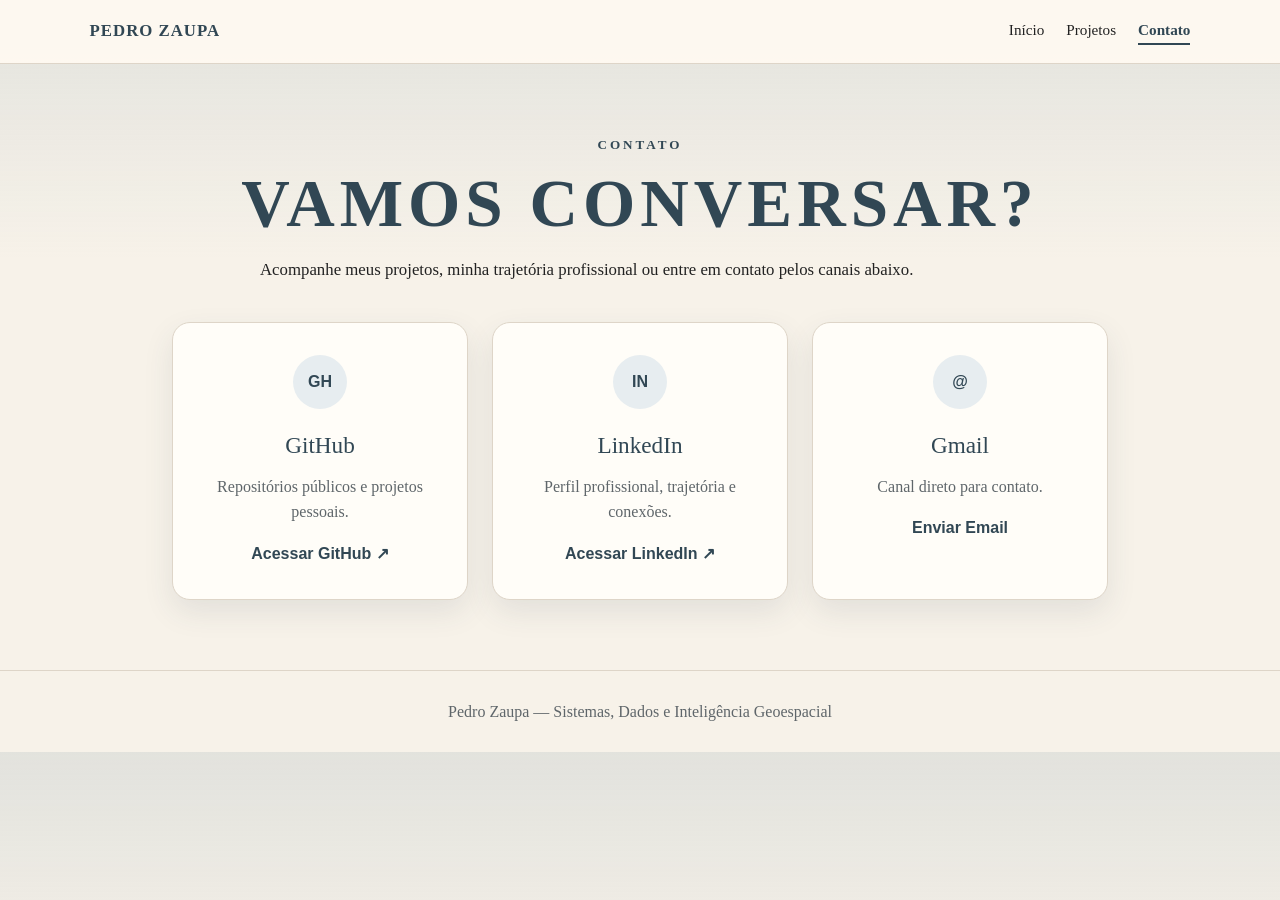
==== contato.html @ 8360d410 "first commit" ====
<!DOCTYPE html>
<html lang="pt-BR">
<head>
  <meta charset="UTF-8">
  <meta name="viewport" content="width=device-width, initial-scale=1.0">

  <title>Contato | Pedro Zaupa</title>

  <link rel="stylesheet" href="css/style.css">
</head>

<body>
  <header class="cabecalho">
    <a class="logo" href="index.html">Pedro Zaupa</a>

    <nav class="menu">
      <a href="index.html">Início</a>
      <a href="projetos.html">Projetos</a>
      <a href="contato.html">Contato</a>
    </nav>
  </header>

  <main class="pagina">
    <section class="conteudo-central">
      <p class="etiqueta">Contato</p>

      <h1>Vamos conversar?</h1>

      <p class="texto-principal">
        Acompanhe meus projetos, minha trajetória profissional ou entre em
        contato pelos canais abaixo.
      </p>

      <div class="grade-contatos">
        <article class="card-contato">
          <span class="icone-contato">GH</span>
          <h2>GitHub</h2>
          <p>Repositórios públicos e projetos pessoais.</p>

          <a href="https://github.com/PedroZaupa" target="_blank" rel="noopener noreferrer">
            Acessar GitHub ↗
          </a>
        </article>

        <article class="card-contato">
          <span class="icone-contato">IN</span>
          <h2>LinkedIn</h2>
          <p>Perfil profissional, trajetória e conexões.</p>

          <a href="https://www.linkedin.com/in/pedro-luiz-andrade-zaupa-a7130a2b2/" target="_blank" rel="noopener noreferrer">
            Acessar LinkedIn ↗
          </a>
        </article>

        <article class="card-contato">
          <span class="icone-contato">@</span>
          <h2>Gmail</h2>
          <p>Canal direto para contato.</p>

          <a href="mailto:larsdesp@gmail.com">
            Enviar Email
          </a>
        </article>
      </div>
    </section>
  </main>

  <footer class="rodape">
    <p>Pedro Zaupa — Sistemas, Dados e Inteligência Geoespacial</p>
  </footer>

  <script src="js/script.js"></script>
</body>
</html>
---- css/style.css ----
:root {
  --cor-fundo: #f7f2e9;
  --cor-fundo-claro: #fffaf2;
  --cor-azul: #8fa4af;
  --cor-azul-escuro: #314754;
  --cor-texto: #222222;
  --cor-texto-suave: #5f666a;
  --cor-borda: #ded5c8;
  --cor-card: #fffdf8;
  --sombra: 0 12px 30px rgba(49, 71, 84, 0.10);
}

* {
  box-sizing: border-box;
  margin: 0;
  padding: 0;
}

body {
  background:
    linear-gradient(180deg, rgba(143, 164, 175, 0.20), transparent 260px),
    var(--cor-fundo);
  color: var(--cor-texto);
  font-family: Georgia, "Times New Roman", serif;
  line-height: 1.6;
}

a {
  color: var(--cor-azul-escuro);
  text-decoration: none;
}

a:hover {
  text-decoration: underline;
}

.cabecalho {
  align-items: center;
  background-color: rgba(255, 250, 242, 0.94);
  border-bottom: 1px solid var(--cor-borda);
  display: flex;
  justify-content: space-between;
  padding: 18px 7%;
  position: sticky;
  top: 0;
  z-index: 10;
}

.logo {
  color: var(--cor-azul-escuro);
  font-size: 1.05rem;
  font-weight: bold;
  letter-spacing: 1px;
  text-transform: uppercase;
}

.menu {
  display: flex;
  gap: 22px;
}

.menu a {
  color: var(--cor-texto);
  font-size: 0.95rem;
}

.menu a.ativo {
  border-bottom: 2px solid var(--cor-azul-escuro);
  color: var(--cor-azul-escuro);
  font-weight: bold;
}

.hero {
  text-align: center;
}

.faixa-azul {
  background-color: var(--cor-azul);
  height: 145px;
}

.foto-area {
  align-items: center;
  display: flex;
  justify-content: center;
  margin-top: -82px;
  min-height: 170px;
}

.foto-perfil,
.foto-fallback {
  background-color: var(--cor-fundo-claro);
  border: 7px solid var(--cor-fundo);
  border-radius: 50%;
  box-shadow: var(--sombra);
  height: 170px;
  width: 170px;
}

.foto-perfil {
  object-fit: cover;
}

.foto-fallback {
  align-items: center;
  color: var(--cor-azul-escuro);
  display: none;
  font-size: 2.4rem;
  font-weight: bold;
  justify-content: center;
  letter-spacing: 3px;
}

.foto-perfil.oculta {
  display: none;
}

.foto-fallback.visivel {
  display: flex;
}

.conteudo-central {
  margin: 0 auto;
  max-width: 980px;
  padding: 0 22px;
  text-align: center;
}

.etiqueta {
  color: var(--cor-azul-escuro);
  font-size: 0.82rem;
  font-weight: bold;
  letter-spacing: 3px;
  margin-bottom: 12px;
  text-transform: uppercase;
}

h1 {
  color: var(--cor-azul-escuro);
  font-size: clamp(2.2rem, 6vw, 4.2rem);
  letter-spacing: 5px;
  line-height: 1.1;
  margin-bottom: 12px;
  text-transform: uppercase;
}

h2 {
  color: var(--cor-azul-escuro);
  font-size: clamp(1.35rem, 3vw, 2rem);
  font-weight: normal;
  margin-bottom: 22px;
}

.texto-principal {
  color: var(--cor-texto);
  font-size: 1.05rem;
  margin: 16px auto;
  max-width: 760px;
  text-align: justify;
  text-align-last: left;
}

.botao-link {
  background-color: var(--cor-azul-escuro);
  border-radius: 999px;
  color: #ffffff;
  display: inline-block;
  font-family: Arial, sans-serif;
  font-size: 0.95rem;
  margin-top: 22px;
  padding: 12px 24px;
  transition: transform 0.2s ease, background-color 0.2s ease;
}

.botao-link:hover {
  background-color: #243640;
  text-decoration: none;
  transform: translateY(-2px);
}

.secao {
  padding: 58px 0;
}

.pagina {
  padding: 70px 0;
}

.titulo-secao {
  font-size: 1.8rem;
  margin-bottom: 28px;
  text-align: center;
}

.grade-cards {
  display: grid;
  gap: 18px;
  grid-template-columns: repeat(3, 1fr);
}

.card,
.card-projeto,
.card-contato,
.aviso {
  background-color: var(--cor-card);
  border: 1px solid var(--cor-borda);
  border-radius: 18px;
  box-shadow: var(--sombra);
}

.card {
  padding: 28px 22px;
  text-align: center;
}

.card h3,
.card-projeto h3 {
  color: var(--cor-azul-escuro);
  margin-bottom: 10px;
}

.card p {
  color: var(--cor-texto-suave);
  font-size: 0.97rem;
  text-align: center;
}

.icone,
.icone-contato {
  align-items: center;
  background-color: #e7edf0;
  border-radius: 50%;
  color: var(--cor-azul-escuro);
  display: inline-flex;
  font-family: Arial, sans-serif;
  font-weight: bold;
  justify-content: center;
}

.icone {
  height: 42px;
  margin-bottom: 14px;
  width: 42px;
}

.secao-ferramentas {
  padding-top: 20px;
}

.ferramentas {
  display: flex;
  flex-wrap: wrap;
  gap: 12px;
  justify-content: center;
}

.ferramentas span {
  background-color: var(--cor-fundo-claro);
  border: 1px solid var(--cor-borda);
  border-radius: 999px;
  color: var(--cor-azul-escuro);
  font-family: Arial, sans-serif;
  font-size: 0.9rem;
  padding: 8px 14px;
}

.aviso {
  margin: 32px auto 0;
  max-width: 820px;
  padding: 24px;
}

.aviso h2 {
  font-size: 1.3rem;
  margin-bottom: 10px;
}

.aviso p {
  color: var(--cor-texto-suave);
  text-align: justify;
  text-align-last: left;
}

.filtros-projetos {
  display: flex;
  flex-wrap: wrap;
  gap: 12px;
  justify-content: center;
  margin: 34px auto 14px;
}

.botao-filtro {
  background-color: var(--cor-fundo-claro);
  border: 1px solid var(--cor-borda);
  border-radius: 999px;
  color: var(--cor-azul-escuro);
  cursor: pointer;
  font-family: Arial, sans-serif;
  font-size: 0.9rem;
  padding: 9px 16px;
  transition: background-color 0.2s ease, transform 0.2s ease;
}

.botao-filtro:hover {
  background-color: #e7edf0;
  transform: translateY(-2px);
}

.botao-filtro.ativo {
  background-color: var(--cor-azul-escuro);
  color: #ffffff;
}

.contador-projetos {
  color: var(--cor-texto-suave);
  font-size: 0.95rem;
  margin-bottom: 32px;
  text-align: center;
}

.lista-projetos {
  display: grid;
  gap: 22px;
  grid-template-columns: repeat(2, 1fr);
}

.card-projeto {
  padding: 24px;
  text-align: left;
}

.card-projeto p {
  margin-bottom: 8px;
  text-align: justify;
}

.card-projeto a {
  display: inline-block;
  font-family: Arial, sans-serif;
  font-weight: bold;
  margin-top: 8px;
}

.card-projeto.oculto {
  display: none;
}

.categoria {
  color: var(--cor-azul-escuro);
  font-family: Arial, sans-serif;
  font-size: 0.88rem;
  font-weight: bold;
}

.grade-contatos {
  display: grid;
  gap: 24px;
  grid-template-columns: repeat(3, 1fr);
  margin-top: 38px;
}

.card-contato {
  padding: 32px 24px;
  text-align: center;
}

.card-contato h2 {
  font-size: 1.45rem;
  margin-bottom: 10px;
}

.card-contato p {
  color: var(--cor-texto-suave);
  margin-bottom: 16px;
  text-align: center;
}

.card-contato a {
  font-family: Arial, sans-serif;
  font-weight: bold;
}

.icone-contato {
  height: 54px;
  margin-bottom: 18px;
  width: 54px;
}

.rodape {
  border-top: 1px solid var(--cor-borda);
  color: var(--cor-texto-suave);
  padding: 28px 20px;
  text-align: center;
}

.links-rodape {
  display: flex;
  gap: 18px;
  justify-content: center;
  margin-top: 10px;
}

@media (max-width: 850px) {
  .cabecalho {
    align-items: flex-start;
    flex-direction: column;
    gap: 12px;
  }

  .menu {
    flex-wrap: wrap;
    gap: 14px;
  }

  .grade-cards,
  .lista-projetos,
  .grade-contatos {
    grid-template-columns: 1fr;
  }

  .texto-principal,
  .aviso p,
  .card-projeto p {
    text-align: justify;
    text-align-last: left;
  }

  .faixa-azul {
    height: 120px;
  }

  .foto-area {
    margin-top: -72px;
  }

  .foto-perfil,
  .foto-fallback {
    height: 145px;
    width: 145px;
  }
}

@media (max-width: 520px) {
  .conteudo-central {
    padding: 0 16px;
  }

  .pagina {
    padding: 44px 0;
  }

  .secao {
    padding: 42px 0;
  }

  h1 {
    letter-spacing: 3px;
  }

  .card,
  .card-projeto,
  .card-contato,
  .aviso {
    border-radius: 14px;
  }
}
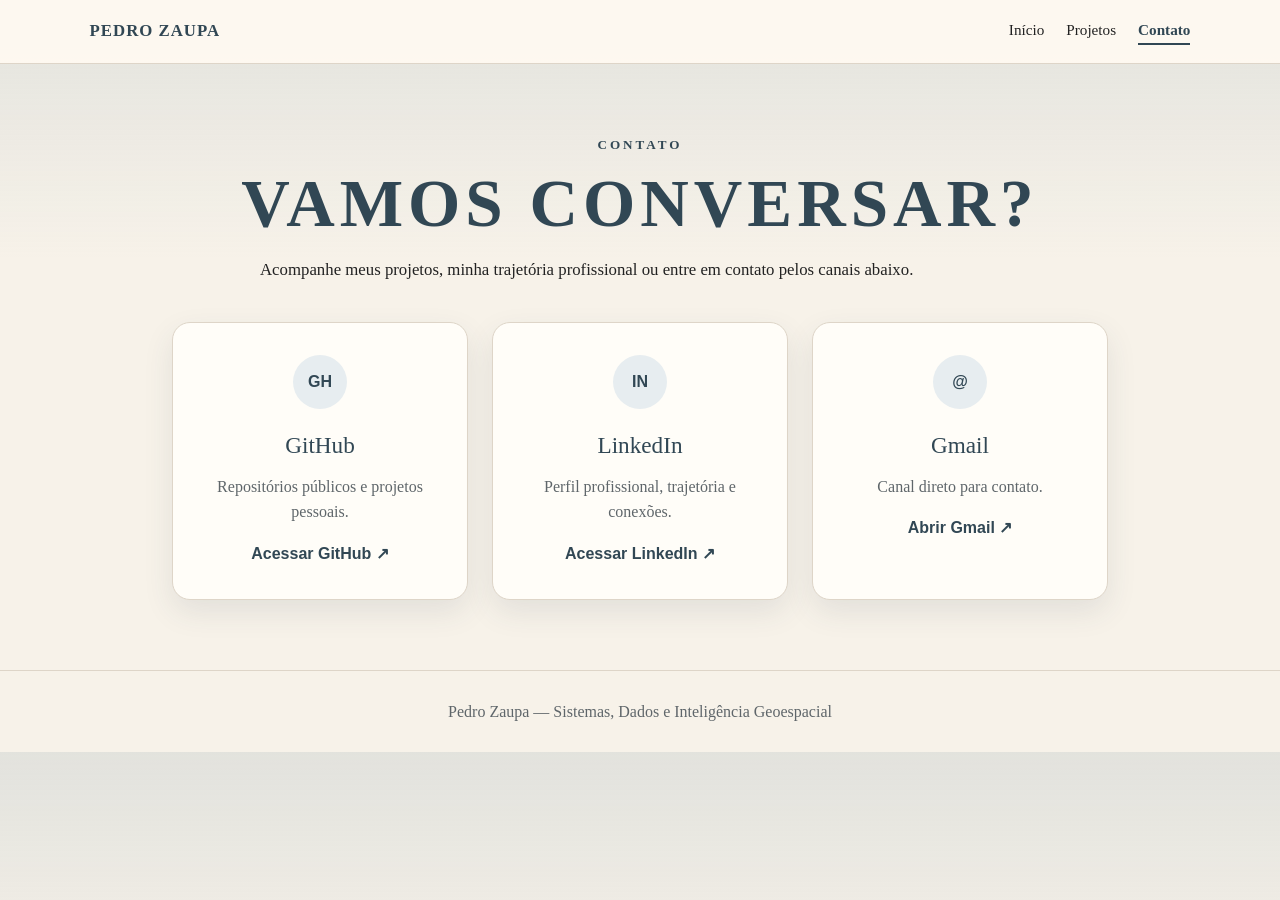
==== commit d35515f2: "atualizacao do email de contato para o email correto" ====
--- a/contato.html
+++ b/contato.html
@@ -6,6 +6,7 @@
 
   <title>Contato | Pedro Zaupa</title>
 
+  <link rel="icon" type="image/svg+xml" href="img/favicon.svg">
   <link rel="stylesheet" href="css/style.css">
 </head>
 
@@ -37,7 +38,11 @@
           <h2>GitHub</h2>
           <p>Repositórios públicos e projetos pessoais.</p>
 
-          <a href="https://github.com/PedroZaupa" target="_blank" rel="noopener noreferrer">
+          <a
+            href="https://github.com/PedroZaupa"
+            target="_blank"
+            rel="noopener noreferrer"
+          >
             Acessar GitHub ↗
           </a>
         </article>
@@ -47,7 +52,11 @@
           <h2>LinkedIn</h2>
           <p>Perfil profissional, trajetória e conexões.</p>
 
-          <a href="https://www.linkedin.com/in/pedro-luiz-andrade-zaupa-a7130a2b2/" target="_blank" rel="noopener noreferrer">
+          <a
+            href="https://www.linkedin.com/in/pedro-luiz-andrade-zaupa-a7130a2b2/"
+            target="_blank"
+            rel="noopener noreferrer"
+          >
             Acessar LinkedIn ↗
           </a>
         </article>
@@ -57,8 +66,12 @@
           <h2>Gmail</h2>
           <p>Canal direto para contato.</p>
 
-          <a href="mailto:larsdesp@gmail.com">
-            Enviar Email
+          <a
+            href="https://mail.google.com/mail/?view=cm&amp;fs=1&amp;to=larsdesp@gmail.com&amp;su=Contato%20pelo%20portf%C3%B3lio"
+            target="_blank"
+            rel="noopener noreferrer"
+          >
+            Abrir Gmail ↗
           </a>
         </article>
       </div>
@@ -71,4 +84,4 @@
 
   <script src="js/script.js"></script>
 </body>
-</html>
+</html>
